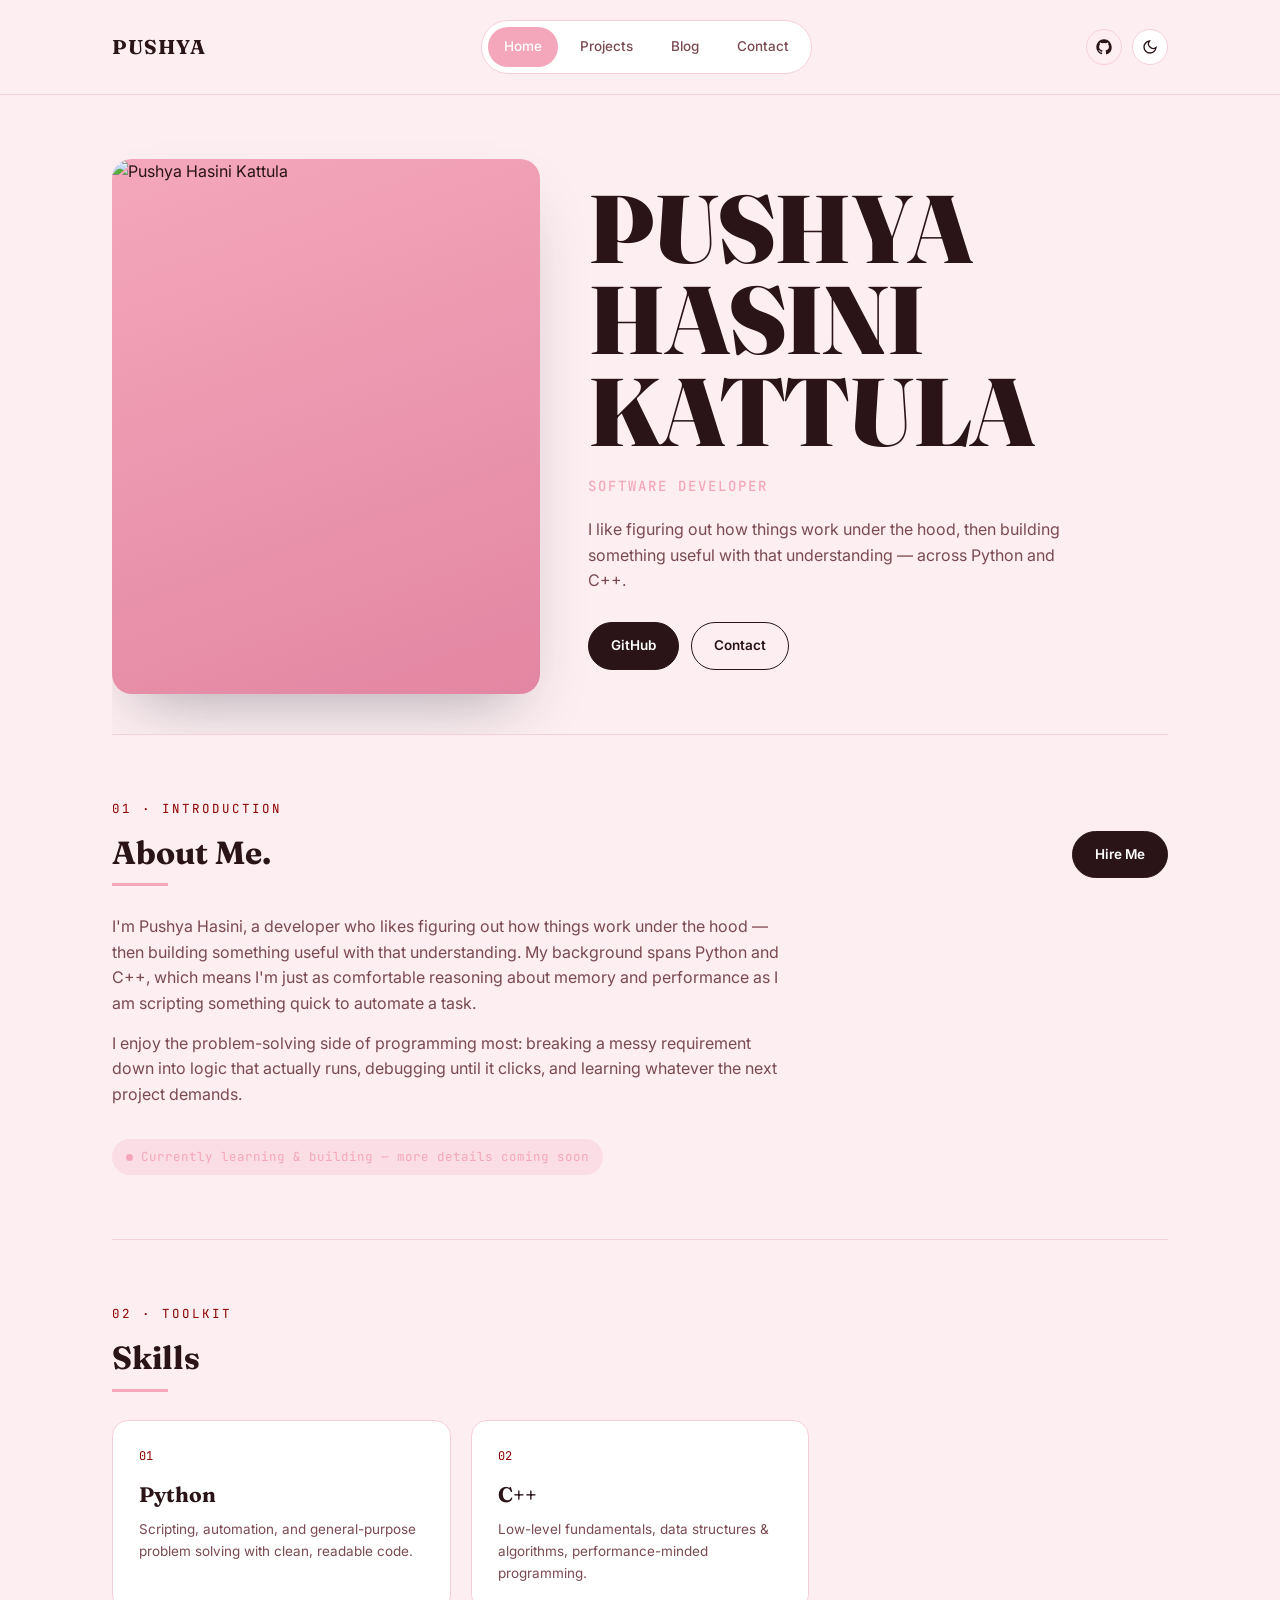
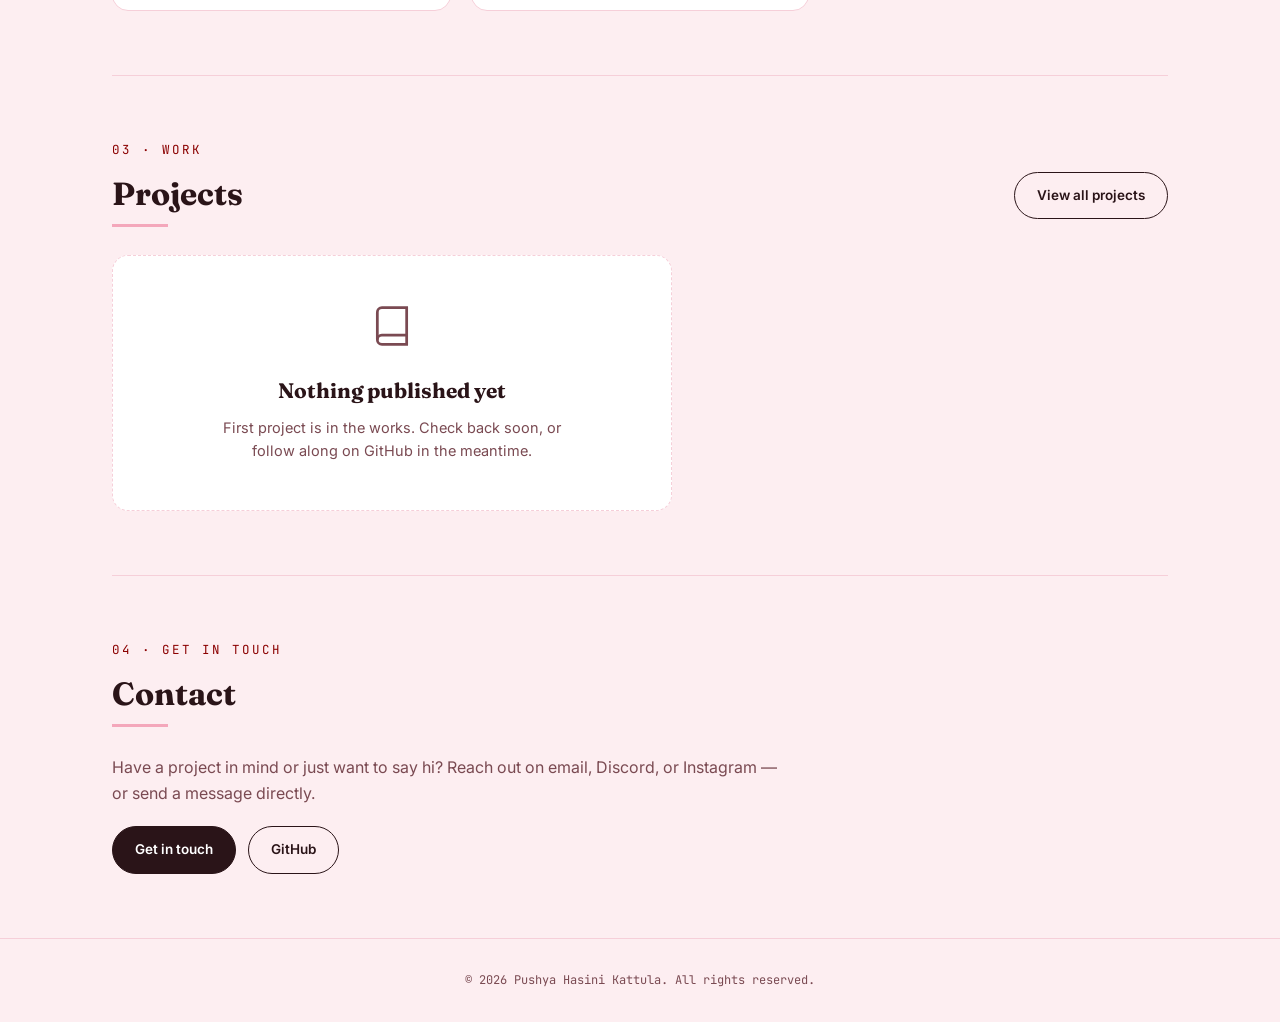
==== index.html @ 13c6c8d3 "Add files via upload" ====
<!DOCTYPE html>
<html lang="en">
<head>
<meta charset="UTF-8">
<meta name="viewport" content="width=device-width, initial-scale=1.0">
<title>Pushya Hasini Kattula — Developer</title>
<meta name="description" content="Pushya Hasini Kattula — Software Developer working across Python and C++. Portfolio, projects, and contact info.">
<meta name="theme-color" content="#2f6b66">

<!-- Open Graph -->
<meta property="og:type" content="website">
<meta property="og:title" content="Pushya Hasini Kattula — Developer">
<meta property="og:description" content="Software Developer working across Python and C++.">
<meta property="og:url" content="https://shubham-iqn4.vercel.app/">

<!-- Twitter -->
<meta name="twitter:card" content="summary">
<meta name="twitter:title" content="Pushya Hasini Kattula — Developer">
<meta name="twitter:description" content="Software Developer working across Python and C++.">

<link rel="icon" href="data:image/svg+xml,%3Csvg xmlns='http://www.w3.org/2000/svg' viewBox='0 0 100 100'%3E%3Crect width='100' height='100' rx='20' fill='%232f6b66'/%3E%3Ctext x='50' y='68' font-size='55' font-family='Georgia,serif' font-weight='700' fill='white' text-anchor='middle'%3ESM%3C/text%3E%3C/svg%3E">

<link rel="preconnect" href="https://fonts.googleapis.com">
<link href="https://fonts.googleapis.com/css2?family=Fraunces:wght@500;600;700;900&family=Inter:wght@400;500;600;700&family=JetBrains+Mono:wght@500&display=swap" rel="stylesheet">
<link rel="stylesheet" href="styles.css">
</head>
<body>

<header>
  <div class="navbar">
    <a href="index.html" class="brand">PUSHYA</a>
    <nav class="tabs">
      <a href="index.html">Home</a>
      <a href="projects.html">Projects</a>
      <a href="blog.html">Blog</a>
      <a href="contact.html">Contact</a>
    </nav>
    <div class="navlinks">
      <a href="https://github.com/wlfshubm" target="_blank" rel="noopener" title="GitHub" aria-label="GitHub">
        <svg width="16" height="16" viewBox="0 0 24 24" fill="currentColor"><path d="M12 .5C5.73.5.5 5.73.5 12c0 5.09 3.29 9.4 7.86 10.93.58.1.79-.25.79-.56 0-.27-.01-1.16-.02-2.11-3.2.7-3.87-1.36-3.87-1.36-.53-1.34-1.29-1.7-1.29-1.7-1.05-.72.08-.71.08-.71 1.17.08 1.78 1.2 1.78 1.2 1.03 1.77 2.71 1.26 3.37.96.1-.75.4-1.26.73-1.55-2.55-.29-5.24-1.28-5.24-5.68 0-1.25.45-2.28 1.19-3.08-.12-.29-.52-1.46.11-3.05 0 0 .97-.31 3.18 1.18a11 11 0 0 1 5.79 0c2.2-1.49 3.17-1.18 3.17-1.18.63 1.59.23 2.76.11 3.05.74.8 1.19 1.83 1.19 3.08 0 4.41-2.7 5.38-5.27 5.67.42.36.78 1.08.78 2.18 0 1.57-.02 2.84-.02 3.23 0 .31.21.67.8.56A10.52 10.52 0 0 0 23.5 12C23.5 5.73 18.27.5 12 .5z"/></svg>
      </a>
      <button class="theme-toggle" id="themeToggle" aria-label="Toggle dark mode" title="Toggle dark mode">
        <svg class="icon-moon" viewBox="0 0 24 24" fill="none" stroke="currentColor" stroke-width="2"><path d="M21 12.79A9 9 0 1 1 11.21 3 7 7 0 0 0 21 12.79z"/></svg>
        <svg class="icon-sun" viewBox="0 0 24 24" fill="none" stroke="currentColor" stroke-width="2"><circle cx="12" cy="12" r="4"/><path d="M12 2v2M12 20v2M4.93 4.93l1.41 1.41M17.66 17.66l1.41 1.41M2 12h2M20 12h2M6.34 17.66l-1.41 1.41M19.07 4.93l-1.41 1.41"/></svg>
      </button>
      <button class="menu-toggle" id="menuToggle" aria-label="Open menu" title="Menu">
        <svg viewBox="0 0 24 24" width="16" height="16" fill="none" stroke="currentColor" stroke-width="2"><path d="M3 6h18M3 12h18M3 18h18"/></svg>
      </button>
    </div>
  </div>
  <nav class="mobile-menu" id="mobileMenu">
    <a href="index.html">Home</a>
    <a href="projects.html">Projects</a>
    <a href="blog.html">Blog</a>
    <a href="contact.html">Contact</a>
  </nav>
</header>

<main class="wrap">

  <!-- HERO -->
  <section class="hero" style="border-top:none;">
    <div class="hero-grid">
      <div class="photo-box">
        <img src="images/profile.jpeg" alt="Pushya Hasini Kattula">
      </div>
      <div>
        <div class="hero-name">PUSHYA HASINI<br>KATTULA</div>
        <div class="hero-role">Software Developer</div>
        <p class="hero-bio">I like figuring out how things work under the hood, then building something useful with that understanding — across Python and C++.</p>
        <div class="hero-actions">
          <a href="https://github.com/wlfshubm" target="_blank" rel="noopener" class="btn btn-dark">GitHub</a>
          <a href="contact.html" class="btn btn-outline">Contact</a>
        </div>
      </div>
    </div>
  </section>

  <!-- ABOUT -->
  <section id="about" class="reveal">
    <div class="sec-head">
      <div>
        <div class="sec-label">01 · Introduction</div>
        <h2>About Me.</h2>
      </div>
      <a href="contact.html" class="btn btn-dark">Hire Me</a>
    </div>
    <div class="about-body">
      <p>I'm Pushya Hasini, a developer who likes figuring out how things work under the hood — then building something useful with that understanding. My background spans Python and C++, which means I'm just as comfortable reasoning about memory and performance as I am scripting something quick to automate a task.</p>
      <p>I enjoy the problem-solving side of programming most: breaking a messy requirement down into logic that actually runs, debugging until it clicks, and learning whatever the next project demands.</p>
      <div class="status-pill"><span class="dot"></span>Currently learning &amp; building — more details coming soon</div>
    </div>
  </section>

  <!-- SKILLS -->
  <section id="skills" class="reveal">
    <div class="sec-head">
      <div>
        <div class="sec-label">02 · Toolkit</div>
        <h2>Skills</h2>
      </div>
    </div>
    <div class="skills-grid">
      <div class="skill-card">
        <div class="skill-num">01</div>
        <div class="skill-name">Python</div>
        <p>Scripting, automation, and general-purpose problem solving with clean, readable code.</p>
      </div>
      <div class="skill-card">
        <div class="skill-num">02</div>
        <div class="skill-name">C++</div>
        <p>Low-level fundamentals, data structures &amp; algorithms, performance-minded programming.</p>
      </div>
    </div>
  </section>

  <!-- PROJECTS PREVIEW -->
  <section id="projects" class="reveal">
    <div class="sec-head">
      <div>
        <div class="sec-label">03 · Work</div>
        <h2>Projects</h2>
      </div>
      <a href="projects.html" class="btn btn-outline">View all projects</a>
    </div>
    <div class="empty-state">
      <svg class="empty-icon" viewBox="0 0 24 24" fill="none" stroke="currentColor" stroke-width="1.5"><path d="M4 19.5A2.5 2.5 0 0 1 6.5 17H20"/><path d="M6.5 2H20v20H6.5A2.5 2.5 0 0 1 4 19.5v-15A2.5 2.5 0 0 1 6.5 2z"/></svg>
      <h3>Nothing published yet</h3>
      <p>First project is in the works. Check back soon, or follow along on GitHub in the meantime.</p>
    </div>

  </section>

  <!-- CONTACT PREVIEW -->
  <section id="contact" class="reveal">
    <div class="sec-head">
      <div>
        <div class="sec-label">04 · Get in touch</div>
        <h2>Contact</h2>
      </div>
    </div>
    <p class="about-body" style="margin-bottom:20px;">Have a project in mind or just want to say hi? Reach out on email, Discord, or Instagram — or send a message directly.</p>
    <div class="contact-row">
      <a href="contact.html" class="btn btn-dark">Get in touch</a>
      <a href="https://github.com/wlfshubm" target="_blank" rel="noopener" class="btn btn-outline">GitHub</a>
    </div>
  </section>

</main>

<footer>&copy; <span id="year"></span> Pushya Hasini Kattula. All rights reserved.</footer>

<button class="back-to-top" id="backToTop" aria-label="Back to top" title="Back to top">
  <svg width="18" height="18" viewBox="0 0 24 24" fill="none" stroke="currentColor" stroke-width="2"><path d="M12 19V5M5 12l7-7 7 7"/></svg>
</button>

<script src="script.js"></script>
</body>
</html>
---- styles.css ----
:root{
    --bg:#fdeef1;
    --panel:#ffffff;
    --ink:#2a1418;
    --muted:#7a4a52;
    --teal:#f4a7bb;
    --teal-dark:#e386a3;
    --line:#f6cfd9;
    --accent:#8b0000;
    --sans:'Inter', sans-serif;
    --serif:'Fraunces', serif;
    --mono:'JetBrains Mono', monospace;
  }
  [data-theme="dark"]{
    --bg:#1f1013;
    --panel:#2b1519;
    --ink:#fbe4e9;
    --muted:#e3a3b1;
    --teal:#f4a7bb;
    --teal-dark:#e386a3;
    --line:#4a232a;
    --accent:#ff4d4d;
  }
  *{margin:0;padding:0;box-sizing:border-box;}
  html{scroll-behavior:smooth;}
  body{background:var(--bg);color:var(--ink);font-family:var(--sans);line-height:1.6;-webkit-font-smoothing:antialiased;transition:background .3s,color .3s;}
  a{color:inherit;text-decoration:none;}
  ::selection{background:var(--teal);color:#fff;}
  .wrap{max-width:1120px;margin:0 auto;padding:0 32px;}

  /* NAV */
  header{position:sticky;top:0;z-index:50;background:color-mix(in srgb, var(--bg) 90%, transparent);backdrop-filter:blur(8px);border-bottom:1px solid var(--line);}
  .navbar{display:flex;align-items:center;justify-content:space-between;padding:20px 32px;max-width:1120px;margin:0 auto;}
  .brand{font-family:var(--serif);font-weight:700;font-size:20px;letter-spacing:1px;}
  nav.tabs{display:flex;gap:6px;background:var(--panel);padding:6px;border-radius:999px;border:1px solid var(--line);}
  nav.tabs a{font-size:13.5px;font-weight:500;color:var(--muted);padding:9px 16px;border-radius:999px;transition:.2s;}
  nav.tabs a:hover{color:var(--ink);}
  nav.tabs a.active{background:var(--teal);color:#fff;}
  .navlinks{display:flex;gap:10px;align-items:center;}
  .navlinks a{width:36px;height:36px;display:flex;align-items:center;justify-content:center;border:1px solid var(--line);border-radius:50%;color:var(--ink);transition:.2s;}
  .navlinks a:hover{background:var(--ink);color:#fff;border-color:var(--ink);}

  .theme-toggle{width:36px;height:36px;border:1px solid var(--line);border-radius:50%;background:var(--panel);color:var(--ink);display:flex;align-items:center;justify-content:center;cursor:pointer;transition:.2s;}
  .theme-toggle:hover{background:var(--ink);color:var(--bg);border-color:var(--ink);}
  .theme-toggle svg{width:16px;height:16px;}
  [data-theme="dark"] .icon-sun{display:block;}
  [data-theme="dark"] .icon-moon{display:none;}
  .icon-sun{display:none;}
  .icon-moon{display:block;}

  .menu-toggle{display:none;width:36px;height:36px;border:1px solid var(--line);border-radius:50%;background:var(--panel);color:var(--ink);align-items:center;justify-content:center;cursor:pointer;}
  @media (max-width:820px){
    nav.tabs{display:none;}
    .menu-toggle{display:flex;}
  }

  .mobile-menu{
    display:none;flex-direction:column;gap:4px;background:var(--panel);
    border-bottom:1px solid var(--line);padding:12px 32px 18px;
  }
  .mobile-menu.open{display:flex;}
  .mobile-menu a{padding:10px 6px;font-size:14.5px;font-weight:500;color:var(--muted);border-radius:8px;}
  .mobile-menu a.active{color:var(--teal);font-weight:600;}

  .reveal{opacity:0;transform:translateY(18px);transition:opacity .6s ease,transform .6s ease;}
  .reveal.visible{opacity:1;transform:translateY(0);}

  /* HERO */
  .hero{padding:64px 0 40px;position:relative;overflow:hidden;}
  .hero-grid{display:grid;grid-template-columns:0.85fr 1.15fr;gap:48px;align-items:center;}
  @media (max-width:820px){.hero-grid{grid-template-columns:1fr;}}
  .hero-name{
    font-family:var(--serif);font-weight:900;font-size:clamp(52px,9vw,96px);
    line-height:0.95;letter-spacing:-1px;color:var(--ink);
  }
  .hero-role{
    font-family:var(--mono);font-size:14px;letter-spacing:2px;text-transform:uppercase;
    color:var(--teal);margin:18px 0 20px;font-weight:500;
  }
  .hero-bio{max-width:480px;color:var(--muted);font-size:16px;margin-bottom:28px;}
  .hero-actions{display:flex;gap:12px;flex-wrap:wrap;}
  .btn{font-size:13.5px;font-weight:600;padding:12px 22px;border-radius:999px;display:inline-flex;align-items:center;gap:8px;border:1px solid var(--ink);transition:.2s;}
  .btn-dark{background:var(--ink);color:#fff;}
  .btn-dark:hover{background:var(--teal);border-color:var(--teal);}
  .btn-outline{color:var(--ink);}
  .btn-outline:hover{background:var(--ink);color:#fff;}

  .photo-box{
    position:relative;aspect-ratio:4/5;border-radius:20px;overflow:hidden;
    background:linear-gradient(160deg,var(--teal) 0%, var(--teal-dark) 100%);
    display:flex;align-items:center;justify-content:center;
    box-shadow:0 30px 60px -25px rgba(28,36,49,0.35);
  }
  .photo-box img{width:100%;height:100%;object-fit:cover;display:block;}
  .photo-initials{font-family:var(--serif);font-weight:700;font-size:120px;color:rgba(255,255,255,0.92);}
  .photo-tag{
    position:absolute;bottom:18px;left:18px;background:rgba(255,255,255,0.14);
    backdrop-filter:blur(6px);color:#fff;font-family:var(--mono);font-size:11.5px;
    padding:7px 12px;border-radius:999px;letter-spacing:.5px;
  }

  /* SECTIONS */
  section{padding:64px 0;border-top:1px solid var(--line);}
  .sec-head{display:flex;align-items:flex-end;justify-content:space-between;margin-bottom:36px;flex-wrap:wrap;gap:16px;}
  .sec-label{font-family:var(--mono);font-size:12.5px;letter-spacing:2px;text-transform:uppercase;color:var(--accent);margin-bottom:8px;}
  h2{font-family:var(--serif);font-weight:700;font-size:32px;position:relative;display:inline-block;}
  h2::after{content:"";position:absolute;left:0;bottom:-8px;width:56px;height:3px;background:var(--teal);}

  /* ABOUT */
  .about-body{max-width:680px;color:var(--muted);font-size:16px;}
  .about-body p{margin-bottom:14px;}
  .status-pill{display:inline-flex;align-items:center;gap:8px;margin-top:18px;font-family:var(--mono);font-size:12.5px;color:var(--teal);background:#fbdde5;padding:8px 14px;border-radius:999px;}
  .status-pill .dot{width:7px;height:7px;border-radius:50%;background:var(--teal);}

  /* SKILLS */
  .skills-grid{display:grid;grid-template-columns:repeat(3,1fr);gap:20px;}
  @media (max-width:820px){.skills-grid{grid-template-columns:1fr;}}
  .skill-card{background:var(--panel);border:1px solid var(--line);border-radius:16px;padding:26px;transition:transform .2s;}
  .skill-card:hover{transform:translateY(-4px);}
  .skill-num{font-family:var(--mono);font-size:12px;color:var(--accent);margin-bottom:12px;}
  .skill-name{font-family:var(--serif);font-weight:700;font-size:21px;margin-bottom:8px;}
  .skill-card p{color:var(--muted);font-size:13.5px;}

  /* PLACEHOLDER SECTIONS */
  .ghost-panel{background:var(--panel);border:1px dashed var(--line);border-radius:16px;padding:26px;color:var(--muted);font-size:14px;}
  .ghost-panel .tag{font-family:var(--mono);font-size:11.5px;color:var(--accent);letter-spacing:1px;display:block;margin-bottom:8px;}
  .placeholder-grid{display:grid;grid-template-columns:repeat(2,1fr);gap:16px;}
  @media (max-width:820px){.placeholder-grid{grid-template-columns:1fr;}}

  .project-card{
    background:var(--panel);border:1px solid var(--line);border-radius:16px;
    padding:26px;transition:transform .2s;display:flex;flex-direction:column;
  }
  .project-card:hover{transform:translateY(-4px);}
  .project-top{display:flex;align-items:flex-start;justify-content:space-between;gap:12px;margin-bottom:10px;}
  .project-name-row{display:flex;align-items:center;gap:12px;}
  .project-logo{width:40px;height:40px;border-radius:10px;object-fit:cover;flex-shrink:0;border:1px solid var(--line);}
  .project-name{font-family:var(--serif);font-weight:700;font-size:22px;}
  .project-links{display:flex;gap:8px;flex-shrink:0;}
  .project-links a{width:32px;height:32px;display:flex;align-items:center;justify-content:center;border:1px solid var(--line);border-radius:50%;color:var(--ink);transition:.2s;}
  .project-links a:hover{background:var(--ink);color:var(--bg);border-color:var(--ink);}
  .project-desc{color:var(--muted);font-size:14px;margin-bottom:16px;flex-grow:1;}
  .project-tags{display:flex;flex-wrap:wrap;gap:8px;}
  .project-tags span{font-family:var(--mono);font-size:11px;letter-spacing:.5px;color:var(--teal);background:#fbdde5;padding:5px 10px;border-radius:999px;}
  [data-theme="dark"] .project-tags span{background:rgba(74,156,149,0.15);}

  /* CONTACT */
  .contact-card{background:var(--panel);border:1px solid var(--line);border-radius:16px;padding:28px;display:flex;flex-direction:column;gap:14px;max-width:520px;}
  .contact-item{display:flex;align-items:center;gap:14px;}
  .contact-icon{width:40px;height:40px;border-radius:50%;background:#fbdde5;color:var(--teal);display:flex;align-items:center;justify-content:center;flex-shrink:0;}
  [data-theme="dark"] .contact-icon{background:rgba(74,156,149,0.15);}
  .contact-text .label{font-family:var(--mono);font-size:11px;letter-spacing:1px;text-transform:uppercase;color:var(--muted);}
  .contact-text .value{font-size:15px;font-weight:600;}
  .contact-item a.value:hover{color:var(--teal);}
  .contact-row{display:flex;gap:12px;flex-wrap:wrap;margin-top:20px;}

  footer{border-top:1px solid var(--line);padding:32px 0;text-align:center;font-family:var(--mono);font-size:12px;color:var(--muted);}

  /* BACK TO TOP */
  .back-to-top{
    position:fixed;bottom:28px;right:28px;width:44px;height:44px;border-radius:50%;
    background:var(--ink);color:var(--bg);border:none;display:flex;align-items:center;
    justify-content:center;cursor:pointer;opacity:0;pointer-events:none;
    transform:translateY(12px);transition:opacity .25s,transform .25s,background .2s;
    box-shadow:0 10px 24px -8px rgba(28,36,49,0.4);z-index:60;
  }
  .back-to-top.show{opacity:1;pointer-events:auto;transform:translateY(0);}
  .back-to-top:hover{background:var(--teal);}

  /* COPY TO CLIPBOARD */
  .copy-btn{background:none;border:none;cursor:pointer;color:var(--muted);display:flex;align-items:center;padding:2px;margin-left:4px;transition:color .2s;}
  .copy-btn:hover{color:var(--teal);}
  .contact-text{display:flex;align-items:center;flex-wrap:wrap;}
  .contact-text .label{width:100%;}
  .copy-toast{
    position:fixed;bottom:28px;left:50%;transform:translateX(-50%) translateY(20px);
    background:var(--ink);color:var(--bg);font-family:var(--mono);font-size:12.5px;
    padding:10px 18px;border-radius:999px;opacity:0;pointer-events:none;
    transition:opacity .25s,transform .25s;z-index:70;
  }
  .copy-toast.show{opacity:1;transform:translateX(-50%) translateY(0);}

  /* PRINT */
  @media print{
    header, .back-to-top, .btn, .navlinks, .status-pill, .copy-btn{display:none !important;}
    body{background:#fff;color:#000;}
    section{border-top:1px solid #ccc;padding:24px 0;break-inside:avoid;}
    .photo-box{box-shadow:none;}
    a{text-decoration:underline;color:#000;}
  }

/* PAGE HEADER (non-home pages) */
.page-header{padding:56px 0 8px;}
.page-header .sec-label{margin-bottom:10px;}
.page-header h1{font-family:var(--serif);font-weight:900;font-size:clamp(38px,6vw,58px);letter-spacing:-1px;line-height:1.02;}
.page-header .page-sub{color:var(--muted);font-size:16px;max-width:600px;margin-top:14px;}
.breadcrumb{font-family:var(--mono);font-size:12px;color:var(--muted);letter-spacing:.5px;margin-bottom:18px;}
.breadcrumb a{color:var(--teal);}
.breadcrumb a:hover{text-decoration:underline;}

/* PROJECTS INDEX PAGE */
.projects-grid-full{display:grid;grid-template-columns:repeat(2,1fr);gap:20px;}
@media (max-width:820px){.projects-grid-full{grid-template-columns:1fr;}}
.project-card-link{display:block;}
.project-card.clickable{cursor:pointer;}
.project-card .project-more{margin-top:16px;font-family:var(--mono);font-size:12px;color:var(--teal);letter-spacing:.5px;display:inline-flex;align-items:center;gap:6px;}
.project-card .project-more svg{width:13px;height:13px;transition:transform .2s;}
.project-card:hover .project-more svg{transform:translateX(3px);}

/* CASE STUDY PAGE */
.case-hero{padding:48px 0 32px;}
.case-meta{display:flex;flex-wrap:wrap;gap:10px;margin:18px 0 22px;}
.case-meta span{font-family:var(--mono);font-size:11px;letter-spacing:.5px;color:var(--teal);background:#fbdde5;padding:6px 12px;border-radius:999px;}
[data-theme="dark"] .case-meta span{background:rgba(74,156,149,0.15);}
.case-body{max-width:720px;color:var(--muted);font-size:16px;}
.case-body p{margin-bottom:16px;}
.case-body h3{font-family:var(--serif);font-weight:700;font-size:22px;color:var(--ink);margin:32px 0 12px;}
.case-body ul{margin:0 0 16px 20px;}
.case-body li{margin-bottom:8px;}
.case-links{display:flex;gap:12px;flex-wrap:wrap;margin-top:28px;}
.back-link{display:inline-flex;align-items:center;gap:6px;font-family:var(--mono);font-size:12.5px;color:var(--muted);margin-bottom:24px;}
.back-link:hover{color:var(--teal);}
.back-link svg{width:13px;height:13px;}

/* BLOG */
.blog-list{display:flex;flex-direction:column;gap:16px;max-width:760px;}
.blog-card{background:var(--panel);border:1px solid var(--line);border-radius:16px;padding:26px;transition:transform .2s;}
.blog-card:hover{transform:translateY(-3px);}
.blog-date{font-family:var(--mono);font-size:11.5px;color:var(--accent);letter-spacing:.5px;margin-bottom:8px;}
.blog-title{font-family:var(--serif);font-weight:700;font-size:22px;margin-bottom:8px;}
.blog-excerpt{color:var(--muted);font-size:14.5px;}
.empty-state{background:var(--panel);border:1px dashed var(--line);border-radius:16px;padding:48px 32px;text-align:center;max-width:560px;}
.empty-state .empty-icon{width:44px;height:44px;margin:0 auto 18px;color:var(--muted);}
.empty-state h3{font-family:var(--serif);font-weight:700;font-size:21px;margin-bottom:8px;}
.empty-state p{color:var(--muted);font-size:14.5px;max-width:380px;margin:0 auto;}

/* CONTACT PAGE FORM */
.contact-page-grid{display:grid;grid-template-columns:1fr 1fr;gap:32px;align-items:start;}
@media (max-width:820px){.contact-page-grid{grid-template-columns:1fr;}}
.contact-form{background:var(--panel);border:1px solid var(--line);border-radius:16px;padding:28px;display:flex;flex-direction:column;gap:16px;}
.form-field{display:flex;flex-direction:column;gap:6px;}
.form-field label{font-family:var(--mono);font-size:11px;letter-spacing:1px;text-transform:uppercase;color:var(--muted);}
.form-field input,.form-field textarea{
  font-family:var(--sans);font-size:14.5px;color:var(--ink);background:var(--bg);
  border:1px solid var(--line);border-radius:10px;padding:12px 14px;resize:vertical;
  transition:border-color .2s;
}
.form-field input:focus,.form-field textarea:focus{outline:none;border-color:var(--teal);}
.form-field textarea{min-height:120px;}
.contact-form .btn{align-self:flex-start;border:none;cursor:pointer;font-family:var(--sans);}
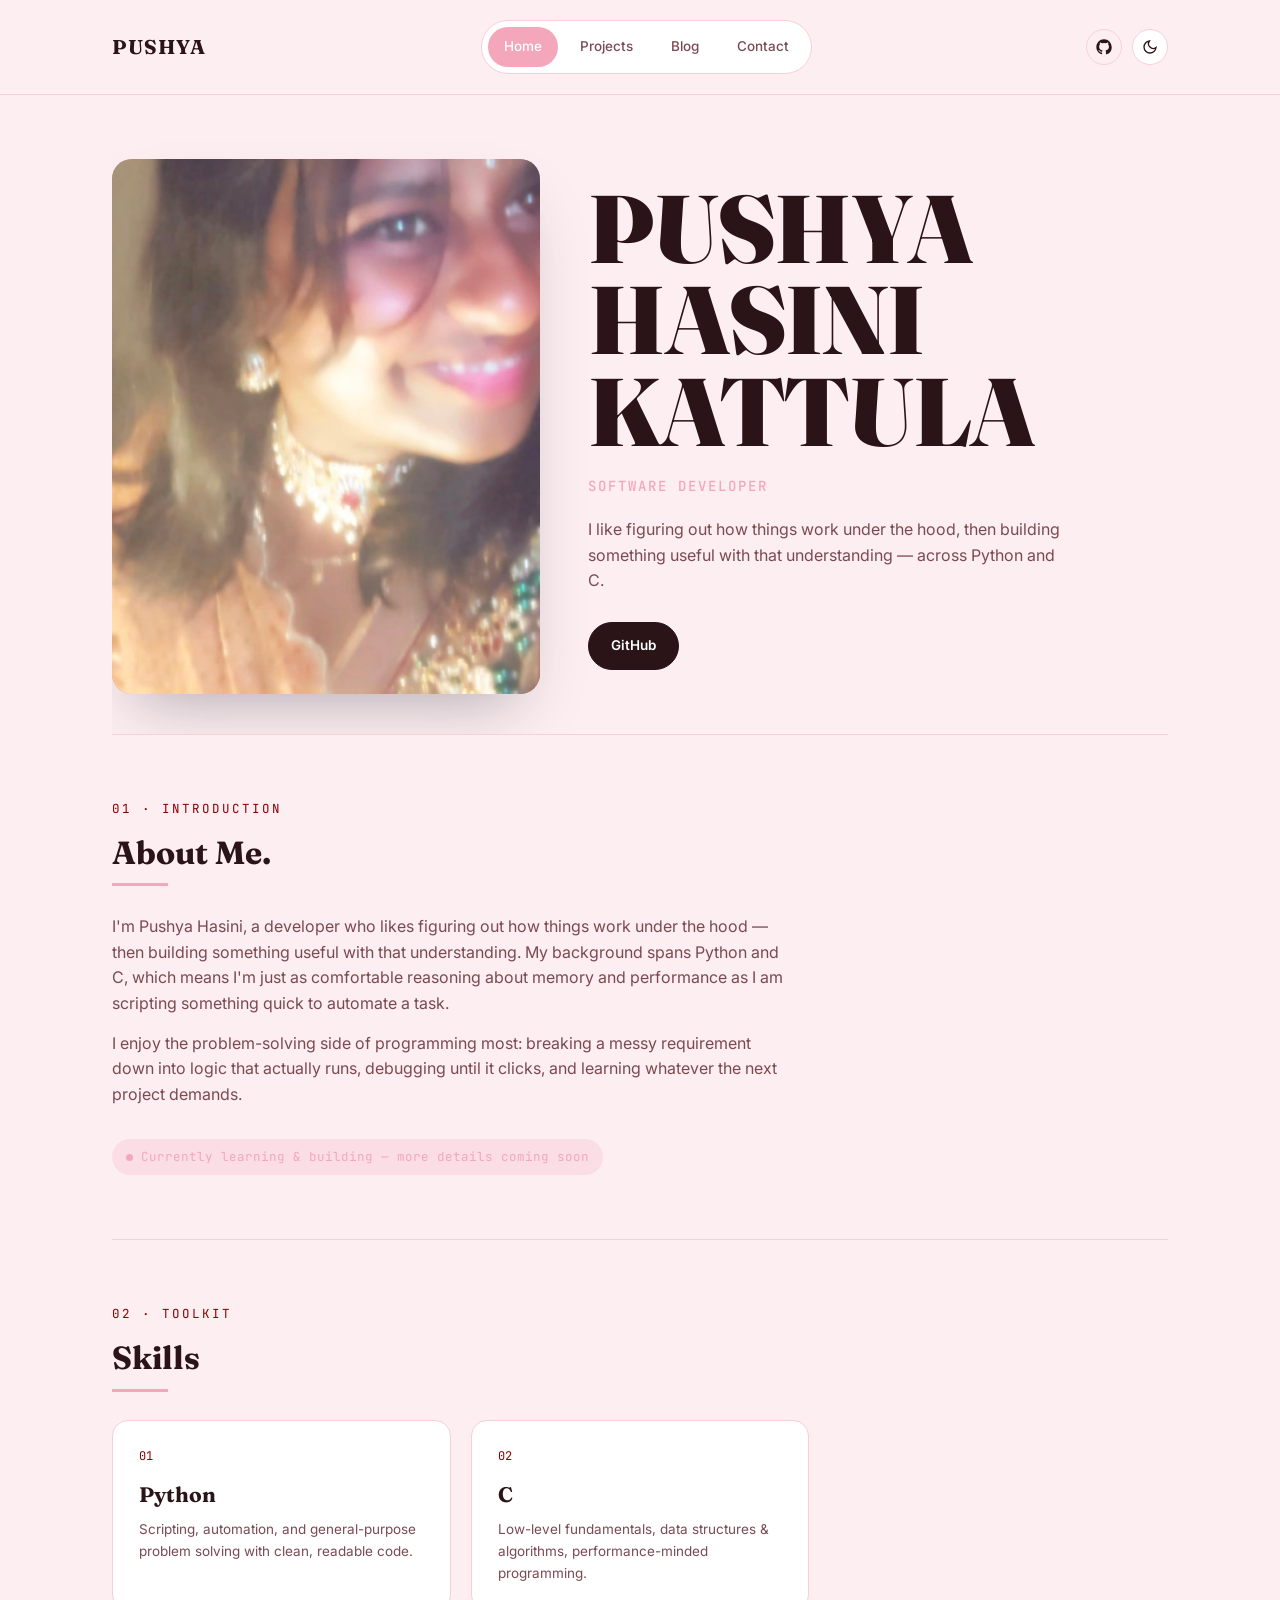
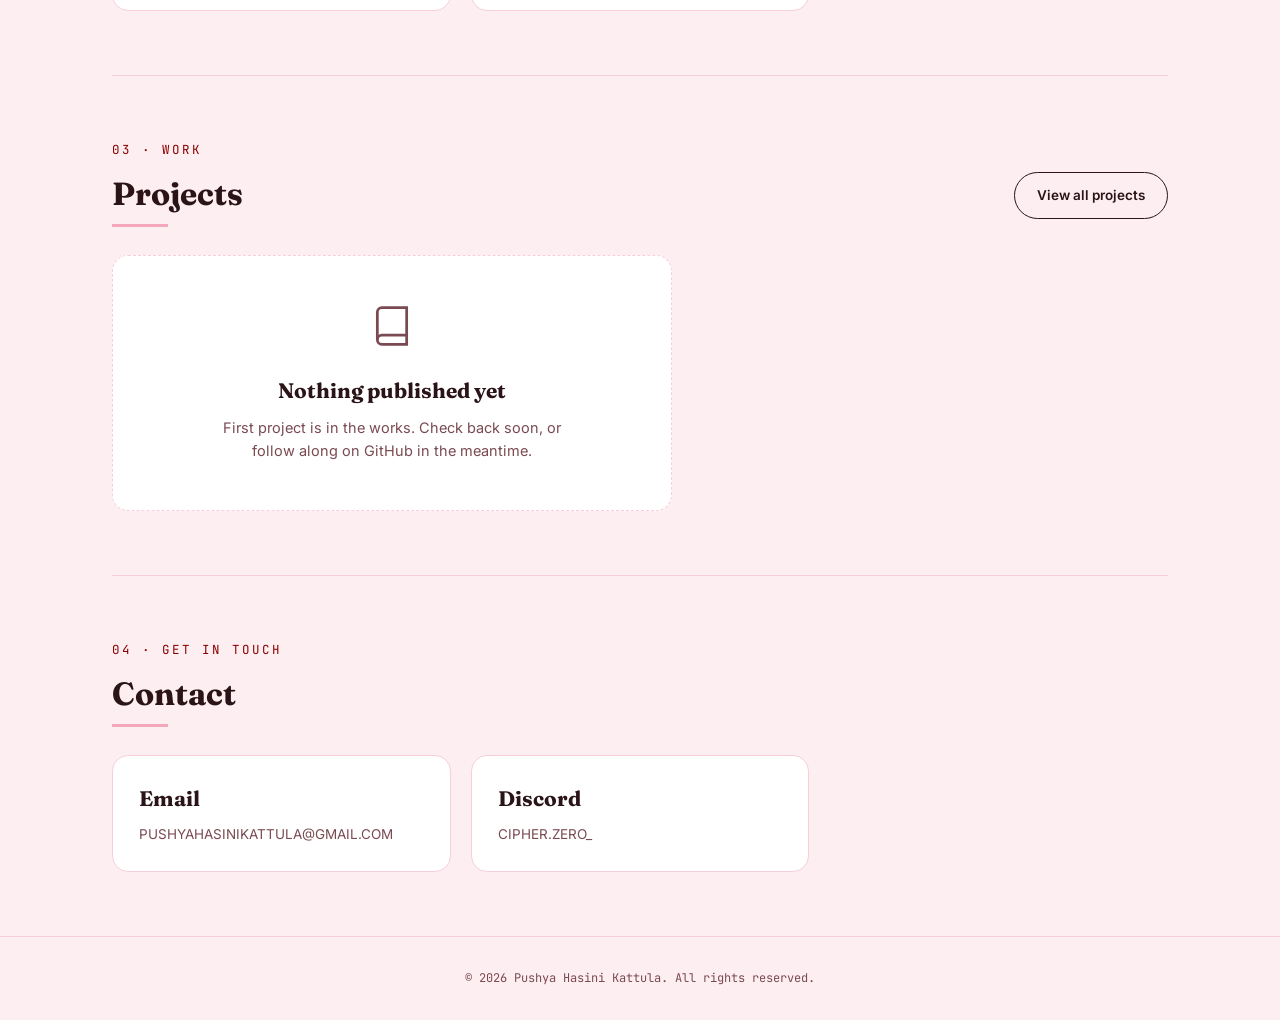
==== commit 89627c6c: "Add files via upload" ====
--- a/index.html
+++ b/index.html
@@ -4,19 +4,19 @@
 <meta charset="UTF-8">
 <meta name="viewport" content="width=device-width, initial-scale=1.0">
 <title>Pushya Hasini Kattula — Developer</title>
-<meta name="description" content="Pushya Hasini Kattula — Software Developer working across Python and C++. Portfolio, projects, and contact info.">
+<meta name="description" content="Pushya Hasini Kattula — Software Developer working across Python and C. Portfolio and projects.">
 <meta name="theme-color" content="#2f6b66">
 
 <!-- Open Graph -->
 <meta property="og:type" content="website">
 <meta property="og:title" content="Pushya Hasini Kattula — Developer">
-<meta property="og:description" content="Software Developer working across Python and C++.">
+<meta property="og:description" content="Software Developer working across Python and C.">
 <meta property="og:url" content="https://shubham-iqn4.vercel.app/">
 
 <!-- Twitter -->
 <meta name="twitter:card" content="summary">
 <meta name="twitter:title" content="Pushya Hasini Kattula — Developer">
-<meta name="twitter:description" content="Software Developer working across Python and C++.">
+<meta name="twitter:description" content="Software Developer working across Python and C.">
 
 <link rel="icon" href="data:image/svg+xml,%3Csvg xmlns='http://www.w3.org/2000/svg' viewBox='0 0 100 100'%3E%3Crect width='100' height='100' rx='20' fill='%232f6b66'/%3E%3Ctext x='50' y='68' font-size='55' font-family='Georgia,serif' font-weight='700' fill='white' text-anchor='middle'%3ESM%3C/text%3E%3C/svg%3E">
 
@@ -33,7 +33,7 @@
       <a href="index.html">Home</a>
       <a href="projects.html">Projects</a>
       <a href="blog.html">Blog</a>
-      <a href="contact.html">Contact</a>
+      <a href="index.html#contact">Contact</a>
     </nav>
     <div class="navlinks">
       <a href="https://github.com/wlfshubm" target="_blank" rel="noopener" title="GitHub" aria-label="GitHub">
@@ -52,7 +52,7 @@
     <a href="index.html">Home</a>
     <a href="projects.html">Projects</a>
     <a href="blog.html">Blog</a>
-    <a href="contact.html">Contact</a>
+      <a href="index.html#contact">Contact</a>
   </nav>
 </header>
 
@@ -67,10 +67,9 @@
       <div>
         <div class="hero-name">PUSHYA HASINI<br>KATTULA</div>
         <div class="hero-role">Software Developer</div>
-        <p class="hero-bio">I like figuring out how things work under the hood, then building something useful with that understanding — across Python and C++.</p>
+        <p class="hero-bio">I like figuring out how things work under the hood, then building something useful with that understanding — across Python and C.</p>
         <div class="hero-actions">
           <a href="https://github.com/wlfshubm" target="_blank" rel="noopener" class="btn btn-dark">GitHub</a>
-          <a href="contact.html" class="btn btn-outline">Contact</a>
         </div>
       </div>
     </div>
@@ -83,10 +82,9 @@
         <div class="sec-label">01 · Introduction</div>
         <h2>About Me.</h2>
       </div>
-      <a href="contact.html" class="btn btn-dark">Hire Me</a>
     </div>
     <div class="about-body">
-      <p>I'm Pushya Hasini, a developer who likes figuring out how things work under the hood — then building something useful with that understanding. My background spans Python and C++, which means I'm just as comfortable reasoning about memory and performance as I am scripting something quick to automate a task.</p>
+      <p>I'm Pushya Hasini, a developer who likes figuring out how things work under the hood — then building something useful with that understanding. My background spans Python and C, which means I'm just as comfortable reasoning about memory and performance as I am scripting something quick to automate a task.</p>
       <p>I enjoy the problem-solving side of programming most: breaking a messy requirement down into logic that actually runs, debugging until it clicks, and learning whatever the next project demands.</p>
       <div class="status-pill"><span class="dot"></span>Currently learning &amp; building — more details coming soon</div>
     </div>
@@ -108,7 +106,7 @@
       </div>
       <div class="skill-card">
         <div class="skill-num">02</div>
-        <div class="skill-name">C++</div>
+        <div class="skill-name">C</div>
         <p>Low-level fundamentals, data structures &amp; algorithms, performance-minded programming.</p>
       </div>
     </div>
@@ -131,7 +129,7 @@
 
   </section>
 
-  <!-- CONTACT PREVIEW -->
+  <!-- CONTACT -->
   <section id="contact" class="reveal">
     <div class="sec-head">
       <div>
@@ -139,10 +137,15 @@
         <h2>Contact</h2>
       </div>
     </div>
-    <p class="about-body" style="margin-bottom:20px;">Have a project in mind or just want to say hi? Reach out on email, Discord, or Instagram — or send a message directly.</p>
-    <div class="contact-row">
-      <a href="contact.html" class="btn btn-dark">Get in touch</a>
-      <a href="https://github.com/wlfshubm" target="_blank" rel="noopener" class="btn btn-outline">GitHub</a>
+    <div class="skills-grid">
+      <div class="skill-card">
+        <div class="skill-name">Email</div>
+        <p><a href="mailto:PUSHYAHASINIKATTULA@GMAIL.COM">PUSHYAHASINIKATTULA@GMAIL.COM</a></p>
+      </div>
+      <div class="skill-card">
+        <div class="skill-name">Discord</div>
+        <p>CIPHER.ZERO_</p>
+      </div>
     </div>
   </section>
 
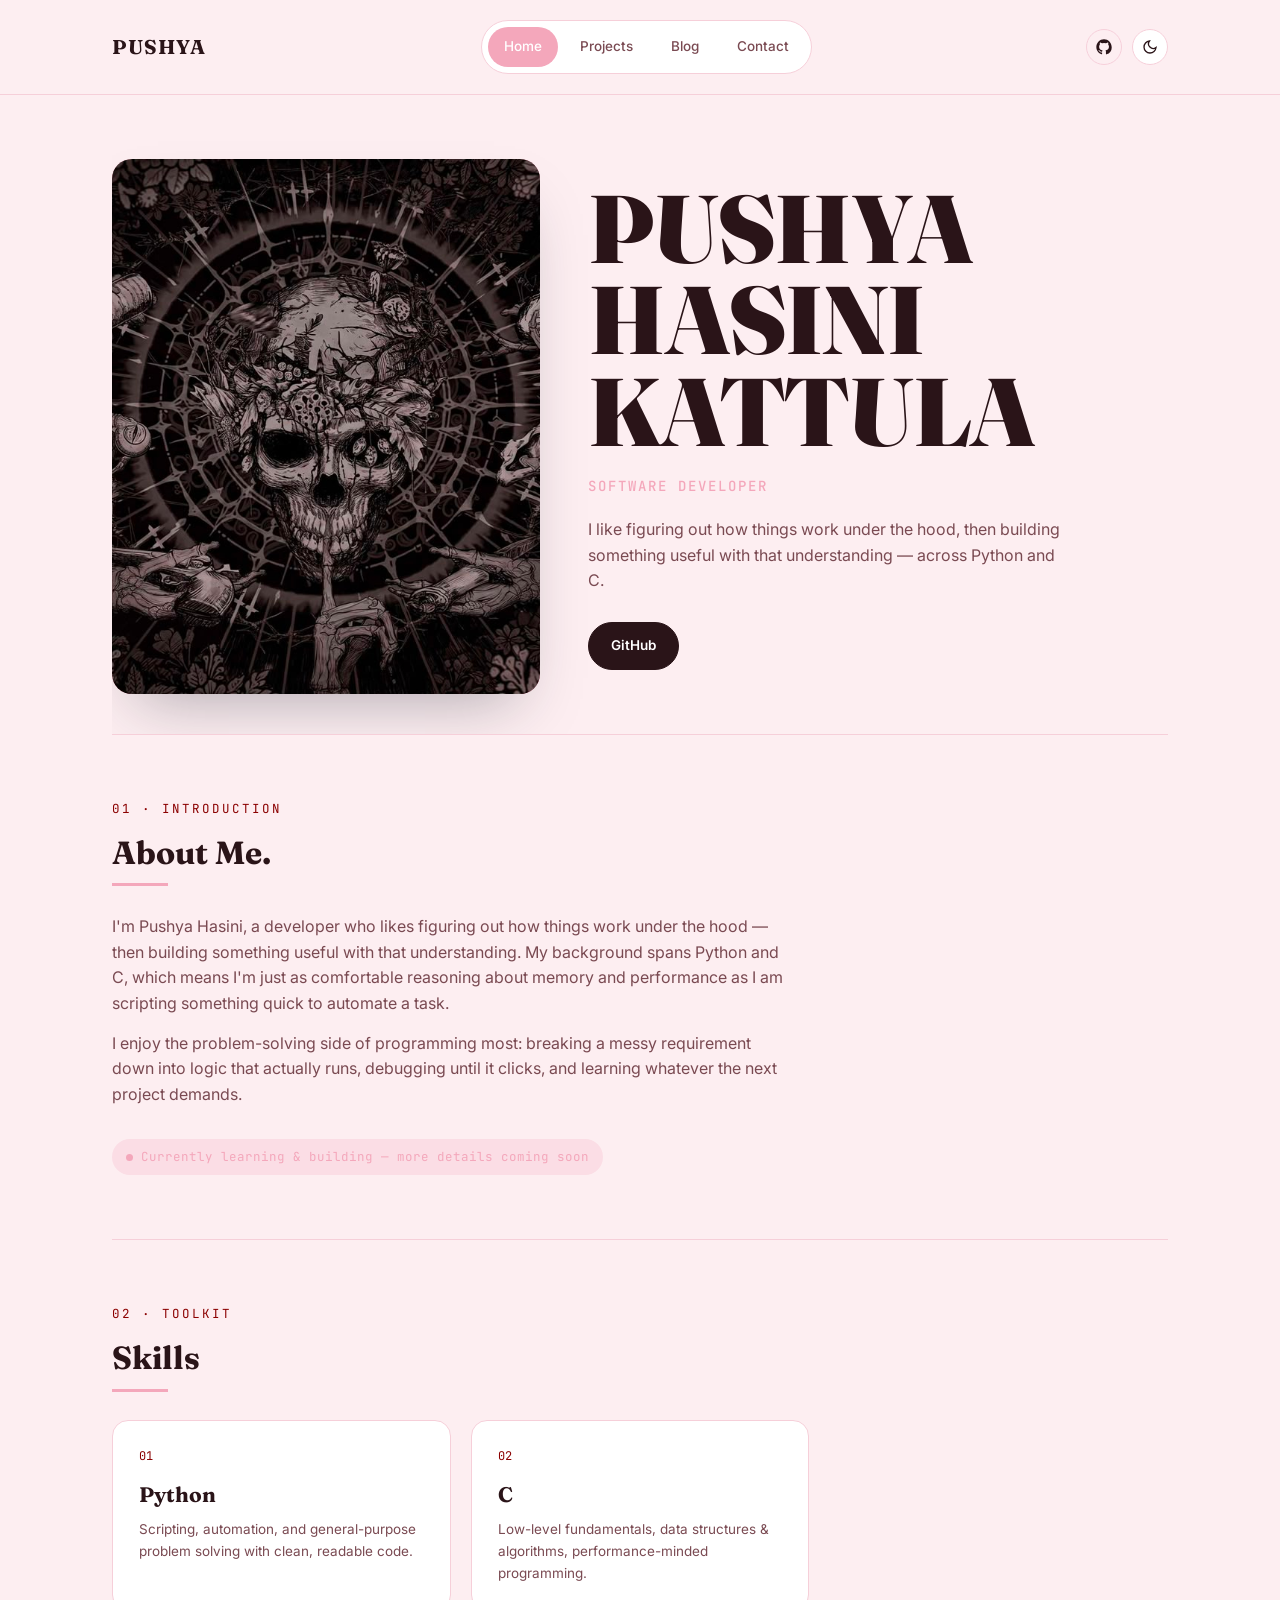
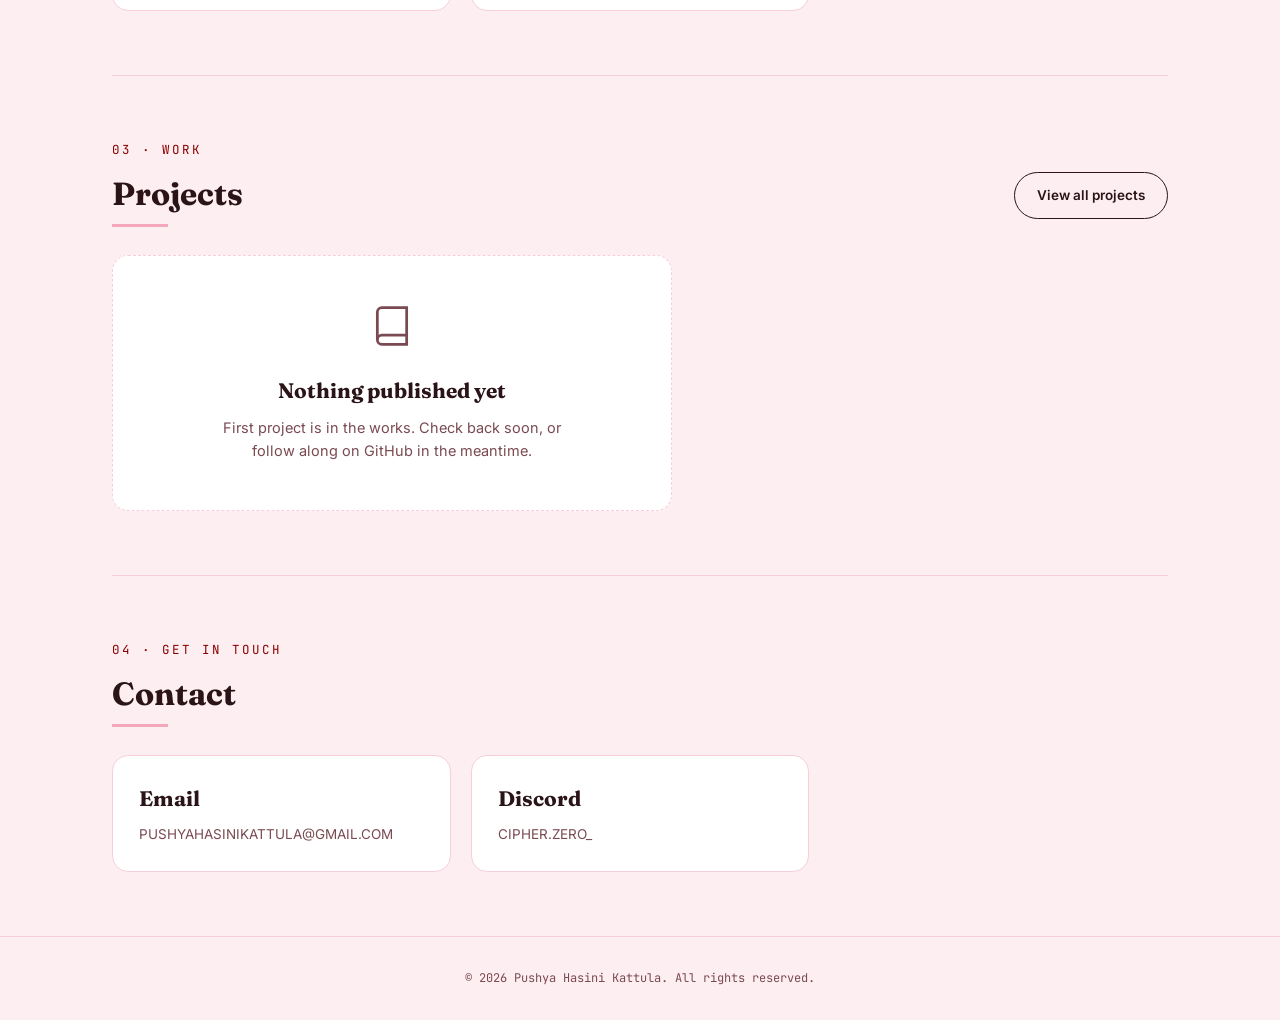
==== commit 7bfcb7b7: "Add files via upload" ====
--- a/index.html
+++ b/index.html
@@ -18,7 +18,7 @@
 <meta name="twitter:title" content="Pushya Hasini Kattula — Developer">
 <meta name="twitter:description" content="Software Developer working across Python and C.">
 
-<link rel="icon" href="data:image/svg+xml,%3Csvg xmlns='http://www.w3.org/2000/svg' viewBox='0 0 100 100'%3E%3Crect width='100' height='100' rx='20' fill='%232f6b66'/%3E%3Ctext x='50' y='68' font-size='55' font-family='Georgia,serif' font-weight='700' fill='white' text-anchor='middle'%3ESM%3C/text%3E%3C/svg%3E">
+<link rel="icon" href="images/profile.jpeg">
 
 <link rel="preconnect" href="https://fonts.googleapis.com">
 <link href="https://fonts.googleapis.com/css2?family=Fraunces:wght@500;600;700;900&family=Inter:wght@400;500;600;700&family=JetBrains+Mono:wght@500&display=swap" rel="stylesheet">
@@ -36,7 +36,7 @@
       <a href="index.html#contact">Contact</a>
     </nav>
     <div class="navlinks">
-      <a href="https://github.com/wlfshubm" target="_blank" rel="noopener" title="GitHub" aria-label="GitHub">
+      <a href="https://github.com/pushyahasini127" target="_blank" rel="noopener" title="GitHub" aria-label="GitHub">
         <svg width="16" height="16" viewBox="0 0 24 24" fill="currentColor"><path d="M12 .5C5.73.5.5 5.73.5 12c0 5.09 3.29 9.4 7.86 10.93.58.1.79-.25.79-.56 0-.27-.01-1.16-.02-2.11-3.2.7-3.87-1.36-3.87-1.36-.53-1.34-1.29-1.7-1.29-1.7-1.05-.72.08-.71.08-.71 1.17.08 1.78 1.2 1.78 1.2 1.03 1.77 2.71 1.26 3.37.96.1-.75.4-1.26.73-1.55-2.55-.29-5.24-1.28-5.24-5.68 0-1.25.45-2.28 1.19-3.08-.12-.29-.52-1.46.11-3.05 0 0 .97-.31 3.18 1.18a11 11 0 0 1 5.79 0c2.2-1.49 3.17-1.18 3.17-1.18.63 1.59.23 2.76.11 3.05.74.8 1.19 1.83 1.19 3.08 0 4.41-2.7 5.38-5.27 5.67.42.36.78 1.08.78 2.18 0 1.57-.02 2.84-.02 3.23 0 .31.21.67.8.56A10.52 10.52 0 0 0 23.5 12C23.5 5.73 18.27.5 12 .5z"/></svg>
       </a>
       <button class="theme-toggle" id="themeToggle" aria-label="Toggle dark mode" title="Toggle dark mode">
@@ -69,7 +69,7 @@
         <div class="hero-role">Software Developer</div>
         <p class="hero-bio">I like figuring out how things work under the hood, then building something useful with that understanding — across Python and C.</p>
         <div class="hero-actions">
-          <a href="https://github.com/wlfshubm" target="_blank" rel="noopener" class="btn btn-dark">GitHub</a>
+          <a href="https://github.com/pushyahasini127" target="_blank" rel="noopener" class="btn btn-dark">GitHub</a>
         </div>
       </div>
     </div>
